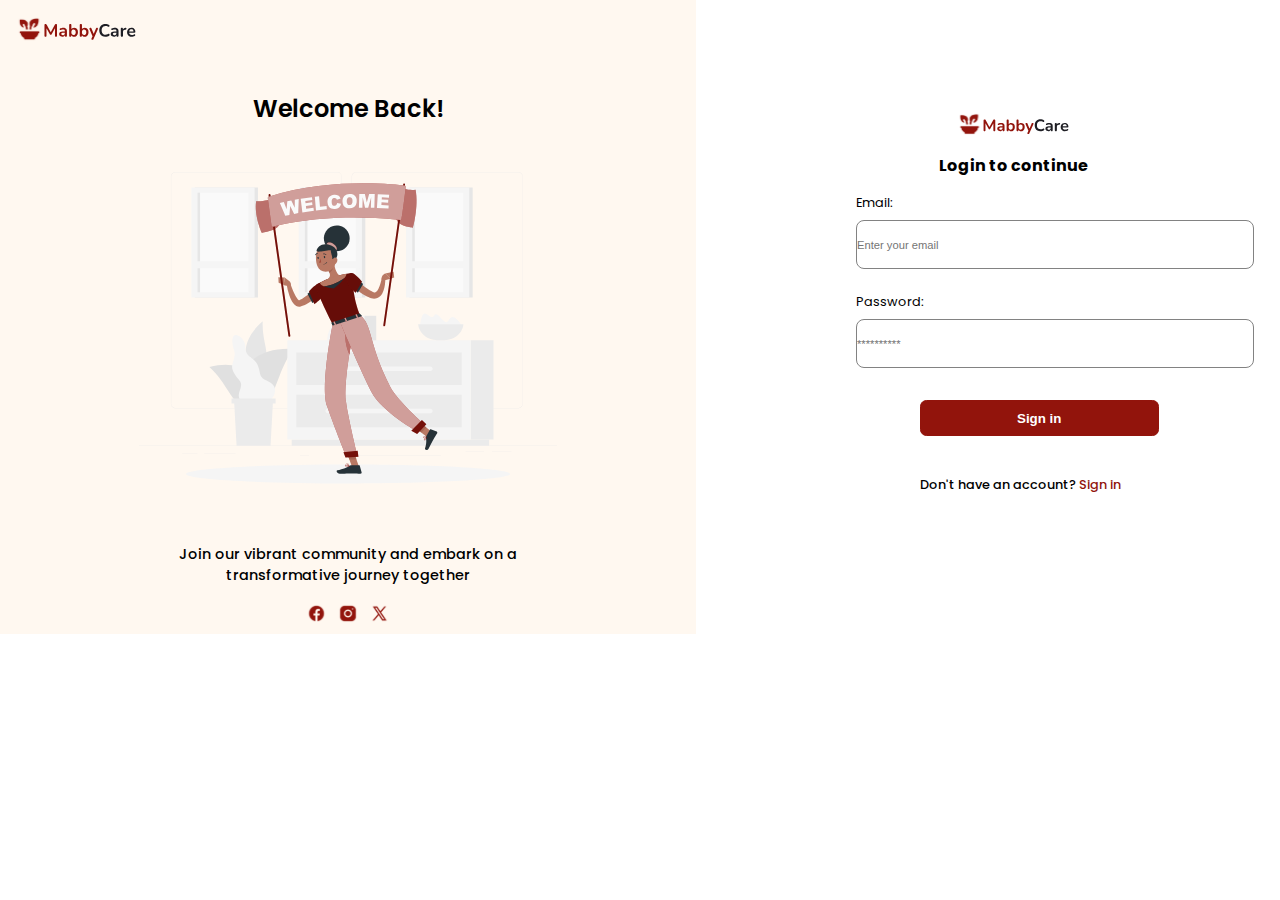
==== login.html @ ede65241 "loginpage completed" ====
<html lang="en">
<head>
    <meta charset="UTF-8">
    <meta name="viewport" content="width=device-width, initial-scale=1.0">
    <link rel="stylesheet" href="./login.css">
    <link href="https://fonts.googleapis.com/css2?family=Poppins:wght@400;600&;display=swap" rel="stylesheet"&gt;>
    <title>Mabby Care</title>
</head>
<body>
    <div class="container">
        <div class="login">
           <div class="image-section">
               <img src="./assests/logologin.svg" alt="logo" class="logo">
               <div class="image-section-div">
                    <h1>Welcome Back!</h1>
                    <img src="./assests/loginimage.svg" alt="loginimage" class="login-image">
                    <p class="text">Join our vibrant community and embark on a<br>transformative journey together</p>
                    <div class="social-media">
                        <img src="./assests/Facebook.svg" alt="facebook" class="icon">
                        <img src="./assests/Instagram.svg" alt="facebook" class="icon">
                        <img src="./assests/TwitterX.svg" alt="facebook" class="icon">
                    </div>
               </div>
           </div>
           <div class="form-section">
                <img src="./assests/logologin.svg" alt="login" class="logo-head">
                <p class="login-message"><b>Login to continue</b></p>
                <form method="post">
                    <label for="email" class="form-head">Email:</label><br>
                    <input type="email" name="email" placeholder="Enter your email">
                    <br>
                    <label for="password" class="form-head">Password:</label>
                    <br>
                    <input type="password" name="password" placeholder="**********">
                    <br>
                    <div class="center">
                        <input type="submit" value="Sign in" class="button">
                    </div>
                </form>
                <p class="sign">Don't have an account? <a href="./signup.html">Sign in</a></p>
           </div>
        </div>
    </div>
</body>
</html>
---- login.css ----
@import url(https://fonts.googleapis.com/css?family=Grandstander:100,200,300,regular,500,600,700,800,900,100italic,200italic,300italic,italic,500italic,600italic,700italic,800italic,900italic);

body{
    margin: 0;
    padding: 0;
    font-family: 'Poppins';
}
.login{
    display: flex;
}
.image-section{
    background-color: #FFF8F0;
}
.logo{
    margin-top: 1rem;
    width: 7.5rem;
    margin-left: 1rem;
}
.image-section-div{
    text-align: center;
}
.login-image{
    width: 60%;
    margin: 0;
    padding: 0;
}
h1{
    margin-bottom: 0;
    padding-bottom: 0;
    font-size: 1.5rem;
    font-weight: 600;
    margin-top: 3rem;
}
.text{
    font-weight: 500;
    font-size: 0.9rem;
    margin-top: 0;
    padding-top: 0;
}
.icon{
    width: 1.2rem;
    padding: 0.2rem;
    border: 1px solid #FFF8F0;
}
.icon:hover{
    background-color: #FFFFFF;
    border-radius: 50%;
    padding: 0.2rem;
    border: 1px solid #92140C;
}
.form-section{
    margin-top: 7rem;
    margin-left: 10rem;
    text-align: center;
}
form{
    text-align: justify;
}

.logo-head{
    width: 7rem;
    margin-left: 3rem;
}
.login-message{
    margin-left: 3.1rem;
}
label{
    font-size: 0.8rem;
}
input{
    width: 150%;
    padding: 1rem 0rem;
    margin: 0.5rem 0rem 1.5rem 0rem;
    border-radius: 0.5rem;
    border: 1px solid #828282;
}
input::placeholder{
    font-size: 0.7rem;
}
.center{
    text-align: center;
}
.button{
    width: 90%;
    padding: 0.6rem 0rem 0.6rem 0rem;
    border-radius: 0.4rem;
    margin-left: 4rem;
    background-color: #92140C;
    border: 1px solid #92140C;
    color: #FFFFFF;
    font-weight: 600;
}
.button:hover{
    background-color: #FFFFFF;
    color: #92140C;
    border: 1px solid #92140C;
}
.sign{
    font-size: 0.8rem;
    margin-left: 4rem;
    font-weight: 500;
}
a{
    text-decoration: none;
    color: #92140C;
}

/* Media Queries for Responsive Design */
@media (max-width: 1200px) {
    .form-section {
        margin-left: 5rem;
    }

    .login-image {
        width: 50%;
    }
}

@media (max-width: 992px) {
    .login {
        flex-direction: column;
        align-items: center;
    }

    .form-section {
        margin: 2rem 0;
        width: 80%;
    }

    .login-image {
        width: 70%;
    }

    input {
        width: 100%;
    }

    .button {
        width: 100%;
        margin-left: 0;
    }

    .sign {
        margin-left: 0;
    }
}

@media (max-width: 768px) {
    .logo {
        width: 6rem;
    }

    h1 {
        font-size: 1.2rem;
    }

    .text {
        font-size: 0.8rem;
    }

    .form-section {
        margin: 1rem 0;
        width: 90%;
    }

    .logo-head {
        width: 6rem;
        margin-left: 0;
    }

    .login-message {
        margin-left: 0;
    }
}

@media (max-width: 576px) {
    .logo {
        width: 5rem;
    }

    .form-section {
        margin: 1rem 0;
        width: 100%;
    }

    .login-image {
        width: 80%;
    }

    .text {
        font-size: 0.7rem;
    }
    input{
        width: 90%;
        margin-left: 2rem;
    }
    label{
        margin-left: 2rem;
    }

    .button {
        width: 70%;
        padding: 0.5rem 0;
    }
}
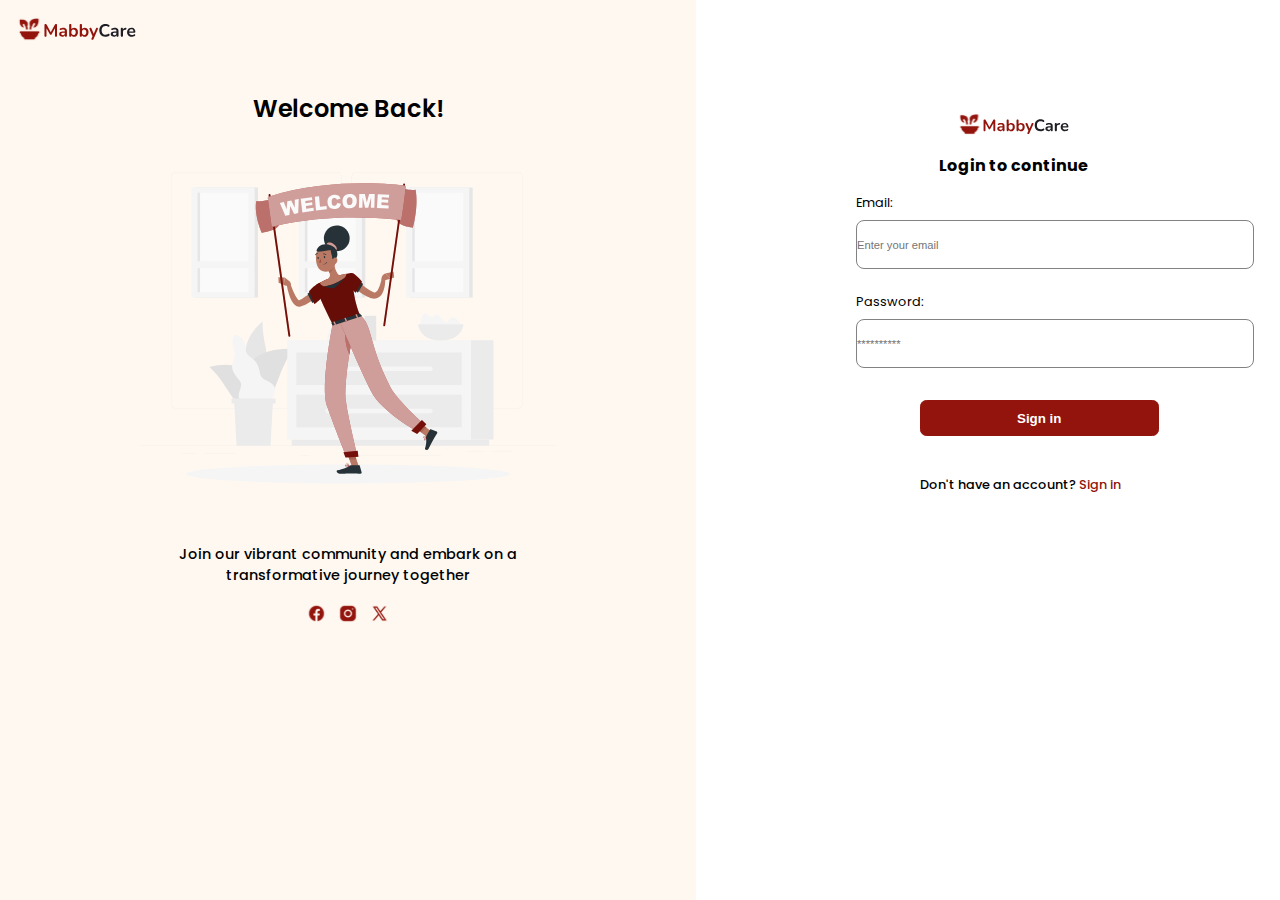
==== commit dbaede63: "action on form" ====
--- a/login.html
+++ b/login.html
@@ -25,7 +25,7 @@
            <div class="form-section">
                 <img src="./assests/logologin.svg" alt="login" class="logo-head">
                 <p class="login-message"><b>Login to continue</b></p>
-                <form method="post">
+                <form method="post" action="index.html">
                     <label for="email" class="form-head">Email:</label><br>
                     <input type="email" name="email" placeholder="Enter your email">
                     <br>
--- a/login.css
+++ b/login.css
@@ -10,6 +10,7 @@
 }
 .image-section{
     background-color: #FFF8F0;
+    height: 100vh;
 }
 .logo{
     margin-top: 1rem;
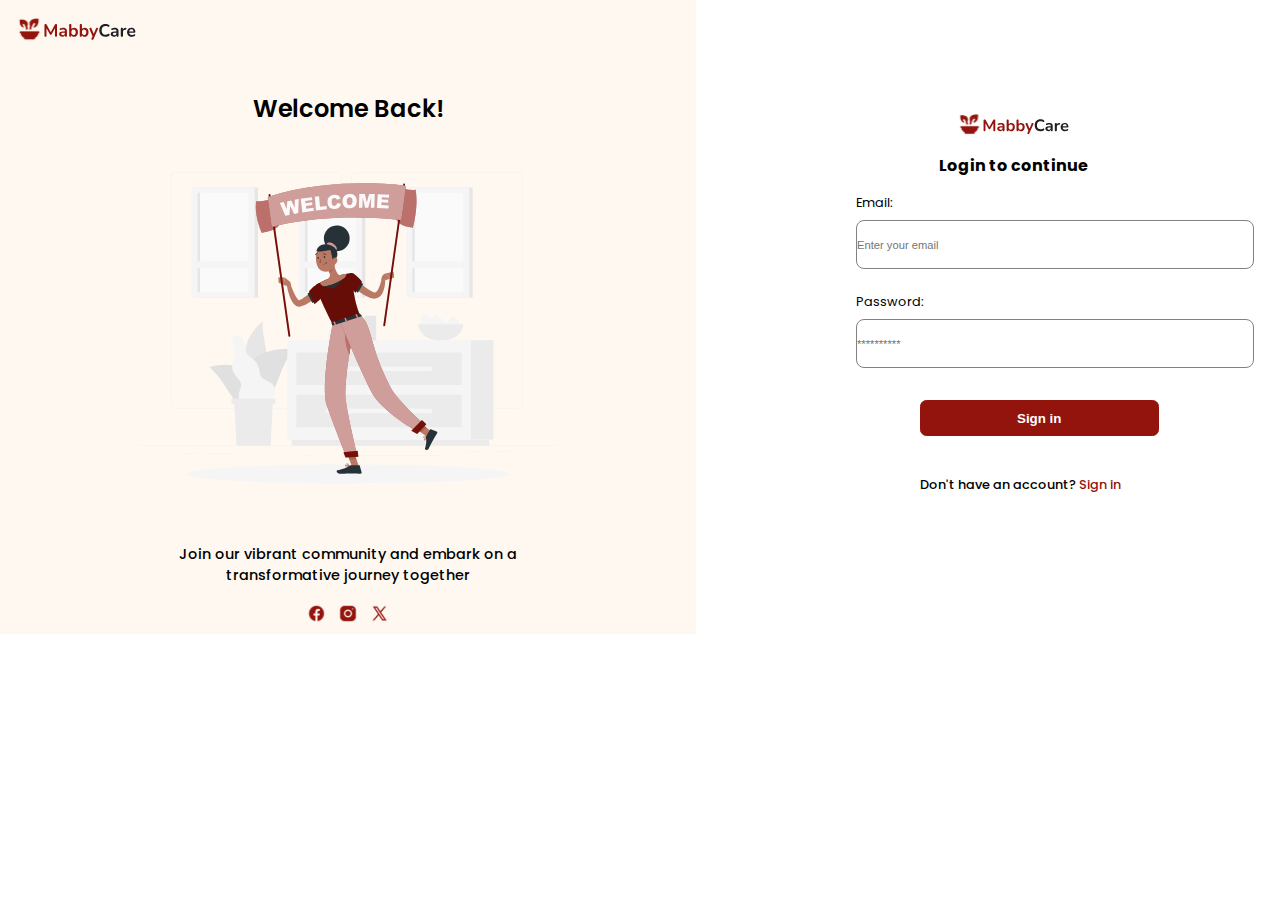
==== commit fe12f5c9: "new commit" ====
--- a/login.html
+++ b/login.html
@@ -25,7 +25,7 @@
            <div class="form-section">
                 <img src="./assests/logologin.svg" alt="login" class="logo-head">
                 <p class="login-message"><b>Login to continue</b></p>
-                <form method="post" action="index.html">
+                <form method="post" action="./index.html">
                     <label for="email" class="form-head">Email:</label><br>
                     <input type="email" name="email" placeholder="Enter your email">
                     <br>
@@ -34,7 +34,7 @@
                     <input type="password" name="password" placeholder="**********">
                     <br>
                     <div class="center">
-                        <input type="submit" value="Sign in" class="button">
+                        <a href="./index.html"><input type="submit" value="Sign in" class="button"></a>
                     </div>
                 </form>
                 <p class="sign">Don't have an account? <a href="./signup.html">Sign in</a></p>
--- a/login.css
+++ b/login.css
@@ -10,7 +10,6 @@
 }
 .image-section{
     background-color: #FFF8F0;
-    height: 100vh;
 }
 .logo{
     margin-top: 1rem;
